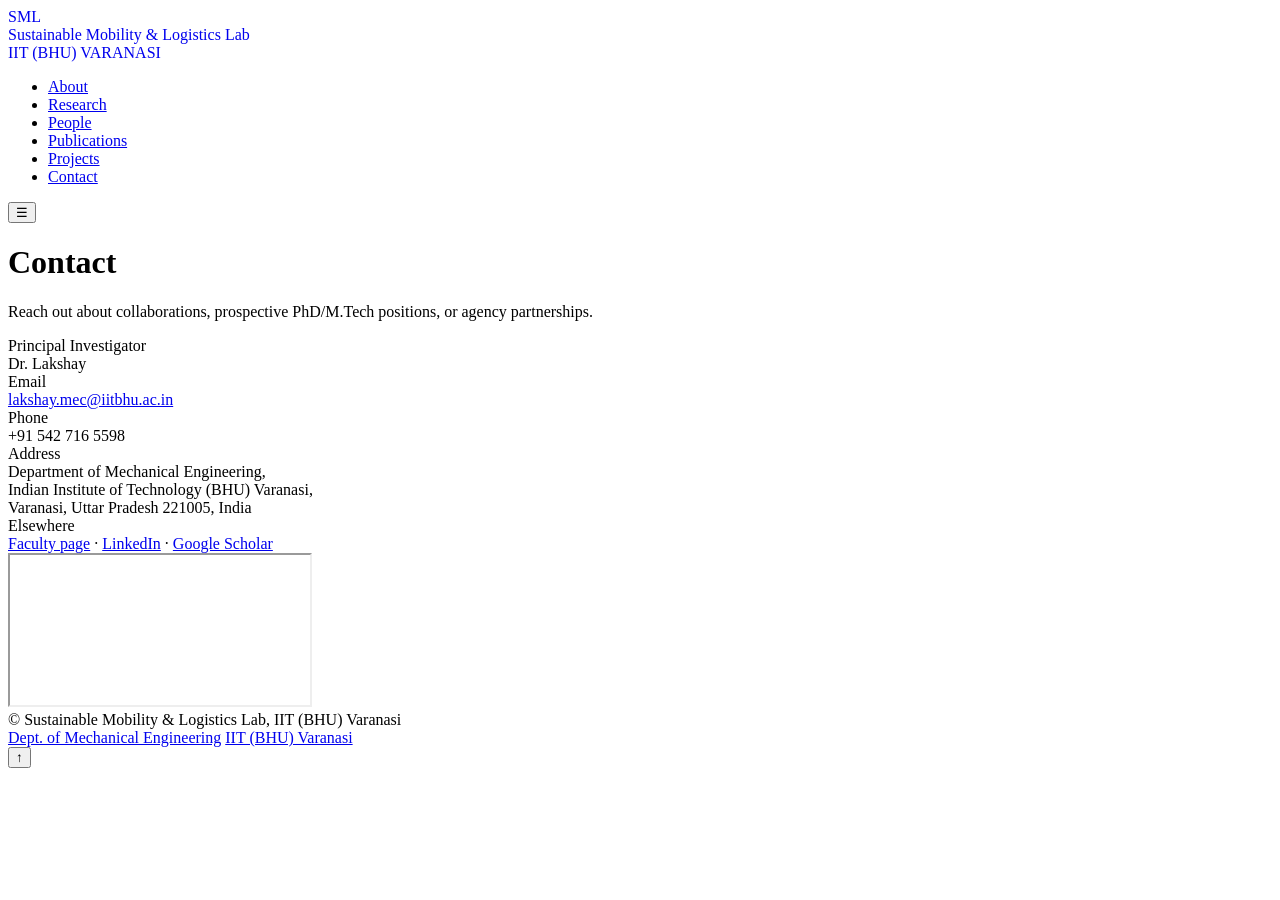
==== contact.html @ 9d18f258 "Initial site upload" ====
<!DOCTYPE html>
<html lang="en">
<head>
<meta charset="UTF-8">
<meta name="viewport" content="width=device-width, initial-scale=1.0">
<title>Contact · Sustainable Mobility &amp; Logistics Lab</title>
<link rel="stylesheet" href="css/style.css">
</head>
<body>

<header class="site-header">
  <div class="header-inner">
    <a class="brand" href="index.html" style="text-decoration:none;">
      <div class="brand-mark">SML</div>
      <div class="brand-text">
        <div class="name">Sustainable Mobility &amp; Logistics Lab</div>
        <div class="sub">IIT (BHU) VARANASI</div>
      </div>
    </a>
    <nav class="route" aria-label="Primary">
      <ul>
        <li><a href="index.html">About</a></li>
        <li><a href="research.html">Research</a></li>
        <li><a href="people.html">People</a></li>
        <li><a href="publications.html">Publications</a></li>
        <li><a href="projects.html">Projects</a></li>
        <li><a class="current" href="contact.html">Contact</a></li>
      </ul>
    </nav>
    <button class="nav-toggle" aria-label="Toggle navigation" aria-expanded="false">☰</button>
  </div>
</header>

<div class="page-hero">
  <canvas id="network-canvas" aria-hidden="true" style="position:absolute;inset:0;width:100%;height:100%;opacity:.35;pointer-events:none;"></canvas>
  <div class="page-hero-inner">
    <h1>Contact</h1>
    <p class="lede">Reach out about collaborations, prospective PhD/M.Tech positions, or agency partnerships.</p>
  </div>
</div>

<main>
  <div class="contact-grid">
    <div>
      <div class="contact-item">
        <div class="label">Principal Investigator</div>
        <div>Dr. Lakshay</div>
      </div>
      <div class="contact-item">
        <div class="label">Email</div>
        <div><a href="mailto:lakshay.mec@iitbhu.ac.in">lakshay.mec@iitbhu.ac.in</a></div>
      </div>
      <div class="contact-item">
        <div class="label">Phone</div>
        <div>+91 542 716 5598</div>
      </div>
      <div class="contact-item">
        <div class="label">Address</div>
        <div>Department of Mechanical Engineering,<br>Indian Institute of Technology (BHU) Varanasi,<br>Varanasi, Uttar Pradesh 221005, India</div>
      </div>
      <div class="contact-item">
        <div class="label">Elsewhere</div>
        <div>
          <a href="https://www.iitbhu.ac.in/dept/mec/people/lakshaymec" target="_blank" rel="noopener">Faculty page</a> ·
          <a href="https://www.linkedin.com/in/lakshay-taneja-345a35150/" target="_blank" rel="noopener">LinkedIn</a> ·
          <a href="https://scholar.google.com/citations?user=Z9TCeUoAAAAJ" target="_blank" rel="noopener">Google Scholar</a>
        </div>
      </div>
    </div>
    <div class="map-frame">
      <iframe
        src="https://www.google.com/maps?q=Indian+Institute+of+Technology+BHU+Varanasi+Mechanical+Engineering&output=embed"
        loading="lazy" referrerpolicy="no-referrer-when-downgrade" title="Map to IIT (BHU) Varanasi, Mechanical Engineering Department"></iframe>
    </div>
  </div>
</main>

<footer>
  <div class="footer-inner">
    <div>© <span id="year"></span> Sustainable Mobility &amp; Logistics Lab, IIT (BHU) Varanasi</div>
    <div class="footer-links">
      <a href="https://www.iitbhu.ac.in/dept/mec" target="_blank" rel="noopener">Dept. of Mechanical Engineering</a>
      <a href="https://www.iitbhu.ac.in" target="_blank" rel="noopener">IIT (BHU) Varanasi</a>
    </div>
  </div>
</footer>
<button class="back-to-top" aria-label="Back to top">↑</button>
<script src="assets/js/main.js"></script>
</body>
</html>
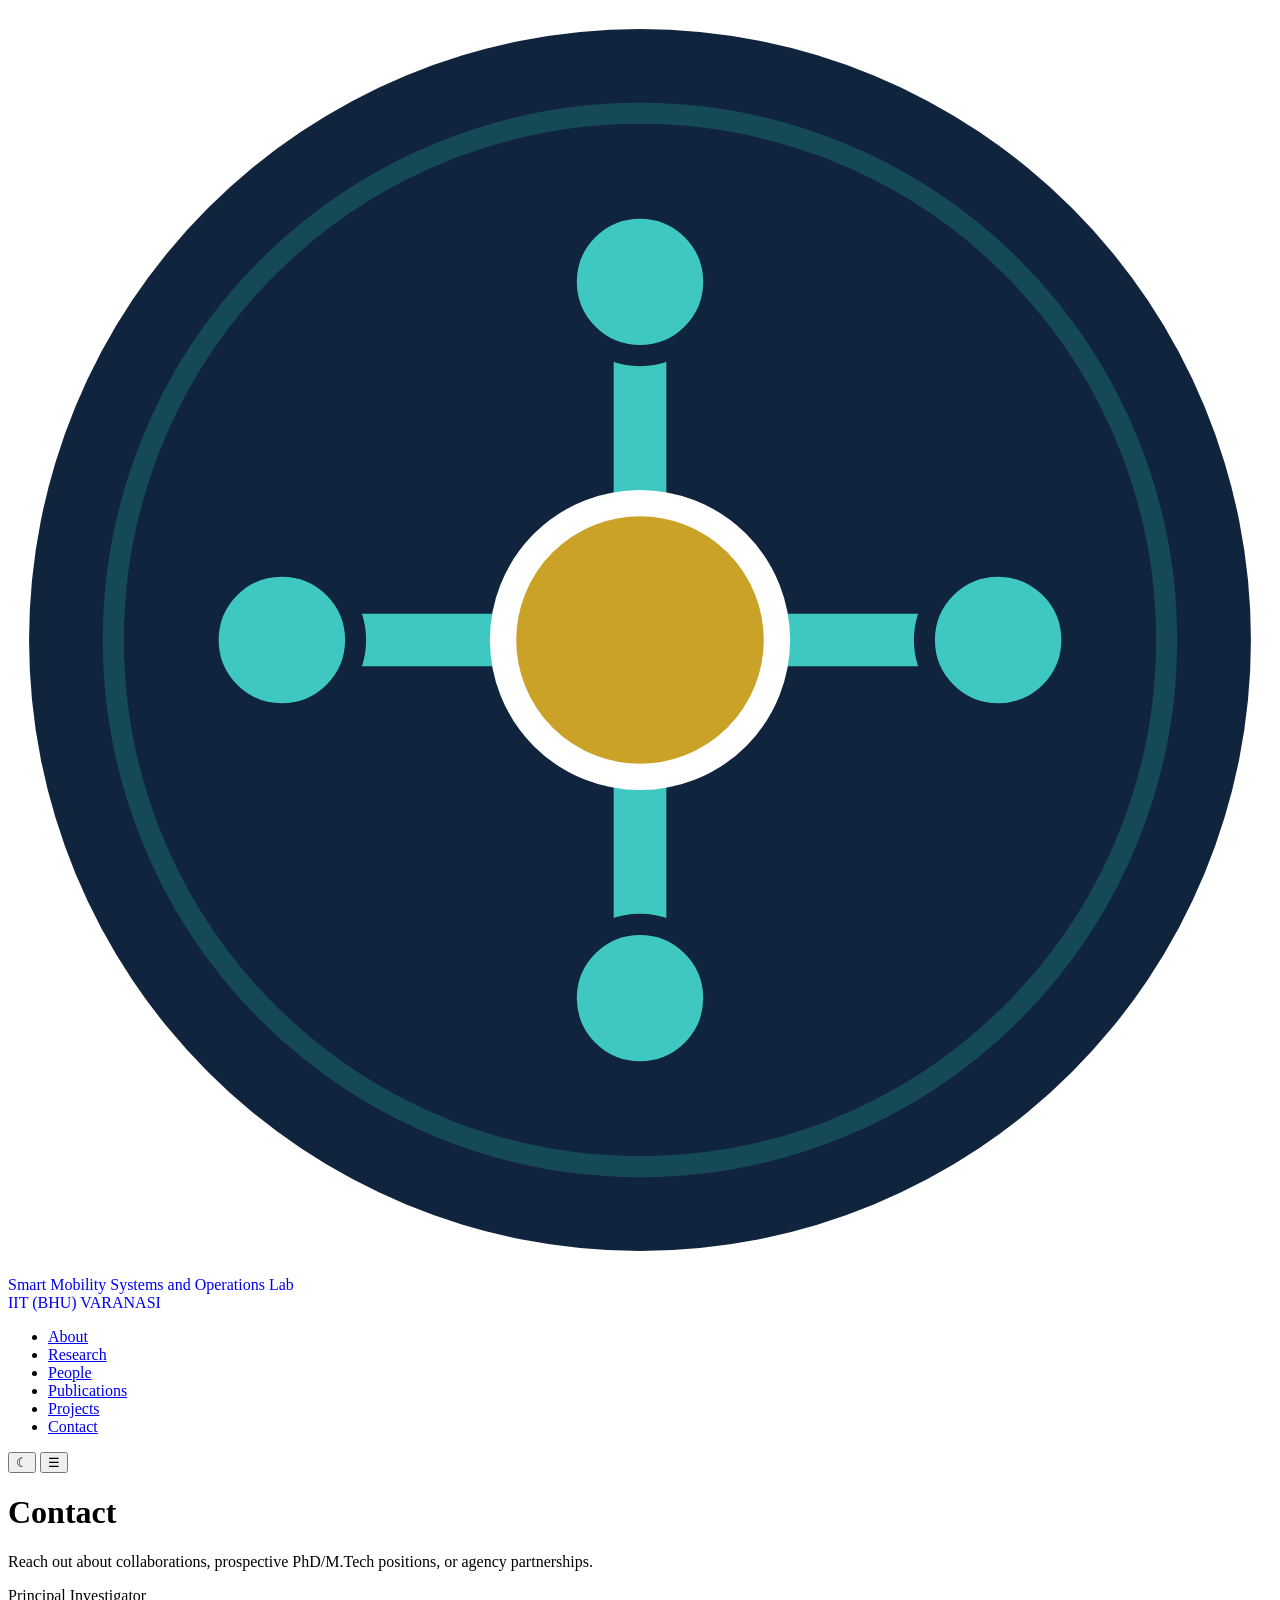
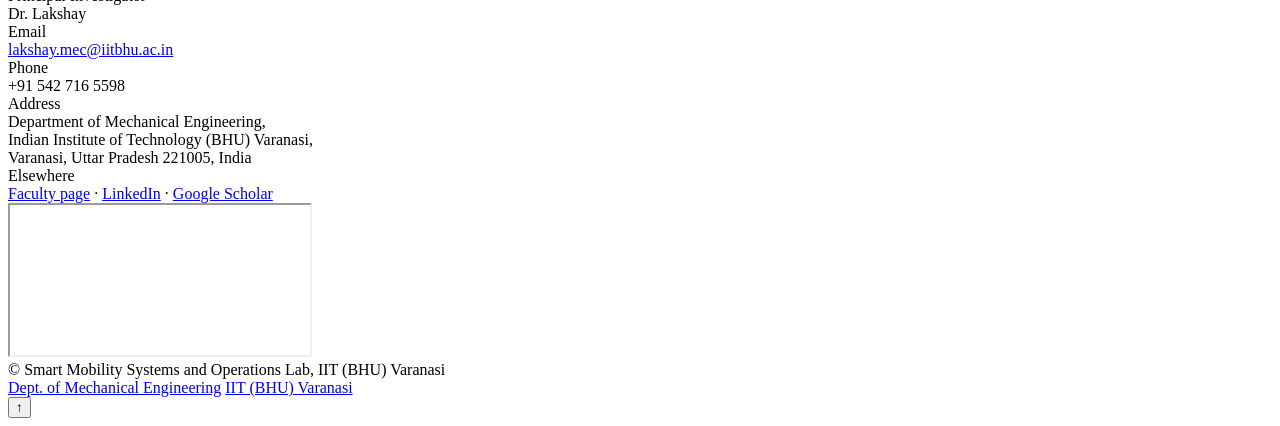
==== commit 435577ab: "Add files via upload" ====
--- a/contact.html
+++ b/contact.html
@@ -3,17 +3,18 @@
 <head>
 <meta charset="UTF-8">
 <meta name="viewport" content="width=device-width, initial-scale=1.0">
-<title>Contact · Sustainable Mobility &amp; Logistics Lab</title>
+<title>Contact · Smart Mobility Systems and Operations Lab</title>
 <link rel="stylesheet" href="css/style.css">
 </head>
 <body>
+<div class="scroll-progress"></div>
 
 <header class="site-header">
   <div class="header-inner">
     <a class="brand" href="index.html" style="text-decoration:none;">
-      <div class="brand-mark">SML</div>
+      <div class="brand-mark"><svg viewBox="0 0 120 120" xmlns="http://www.w3.org/2000/svg" role="img" aria-labelledby="th dh"><title id="th">SMSO Lab mark</title><desc id="dh">A gold hub connected by four teal spokes to four outer nodes on a navy circular badge, one spoke per letter of Smart, Mobility, Systems, Operations.</desc><style>.h-bg{fill:#10243E;}.h-ring{fill:none;stroke:#1B6F6F;stroke-width:2;opacity:.5;}.h-spoke{stroke:#3FC7C1;stroke-width:5;stroke-linecap:round;transition:stroke-width .25s ease;}svg:hover .h-spoke{stroke-width:6;}.h-node{fill:#3FC7C1;stroke:#10243E;stroke-width:2;transform-origin:center;transform-box:fill-box;transition:transform .3s ease;}svg:hover .h-node{transform:scale(1.25);}.h-hub{fill:#C9A227;stroke:#FFFFFF;stroke-width:2.5;transform-origin:center;transform-box:fill-box;transition:transform .4s ease;}svg:hover .h-hub{transform:rotate(20deg);}</style><circle class="h-bg" cx="60" cy="60" r="58"/><circle class="h-ring" cx="60" cy="60" r="50"/><line class="h-spoke" x1="60" y1="60" x2="60" y2="26"/><line class="h-spoke" x1="60" y1="60" x2="94" y2="60"/><line class="h-spoke" x1="60" y1="60" x2="60" y2="94"/><line class="h-spoke" x1="60" y1="60" x2="26" y2="60"/><circle class="h-node" cx="60" cy="26" r="7"/><circle class="h-node" cx="94" cy="60" r="7"/><circle class="h-node" cx="60" cy="94" r="7"/><circle class="h-node" cx="26" cy="60" r="7"/><circle class="h-hub" cx="60" cy="60" r="13"/></svg></div>
       <div class="brand-text">
-        <div class="name">Sustainable Mobility &amp; Logistics Lab</div>
+        <div class="name">Smart Mobility Systems and Operations Lab</div>
         <div class="sub">IIT (BHU) VARANASI</div>
       </div>
     </a>
@@ -27,7 +28,10 @@
         <li><a class="current" href="contact.html">Contact</a></li>
       </ul>
     </nav>
-    <button class="nav-toggle" aria-label="Toggle navigation" aria-expanded="false">☰</button>
+    <div class="header-actions">
+      <button class="theme-toggle" aria-label="Toggle dark mode">☾</button>
+      <button class="nav-toggle" aria-label="Toggle navigation" aria-expanded="false">☰</button>
+    </div>
   </div>
 </header>
 
@@ -77,7 +81,7 @@
 
 <footer>
   <div class="footer-inner">
-    <div>© <span id="year"></span> Sustainable Mobility &amp; Logistics Lab, IIT (BHU) Varanasi</div>
+    <div>© <span id="year"></span> Smart Mobility Systems and Operations Lab, IIT (BHU) Varanasi</div>
     <div class="footer-links">
       <a href="https://www.iitbhu.ac.in/dept/mec" target="_blank" rel="noopener">Dept. of Mechanical Engineering</a>
       <a href="https://www.iitbhu.ac.in" target="_blank" rel="noopener">IIT (BHU) Varanasi</a>
